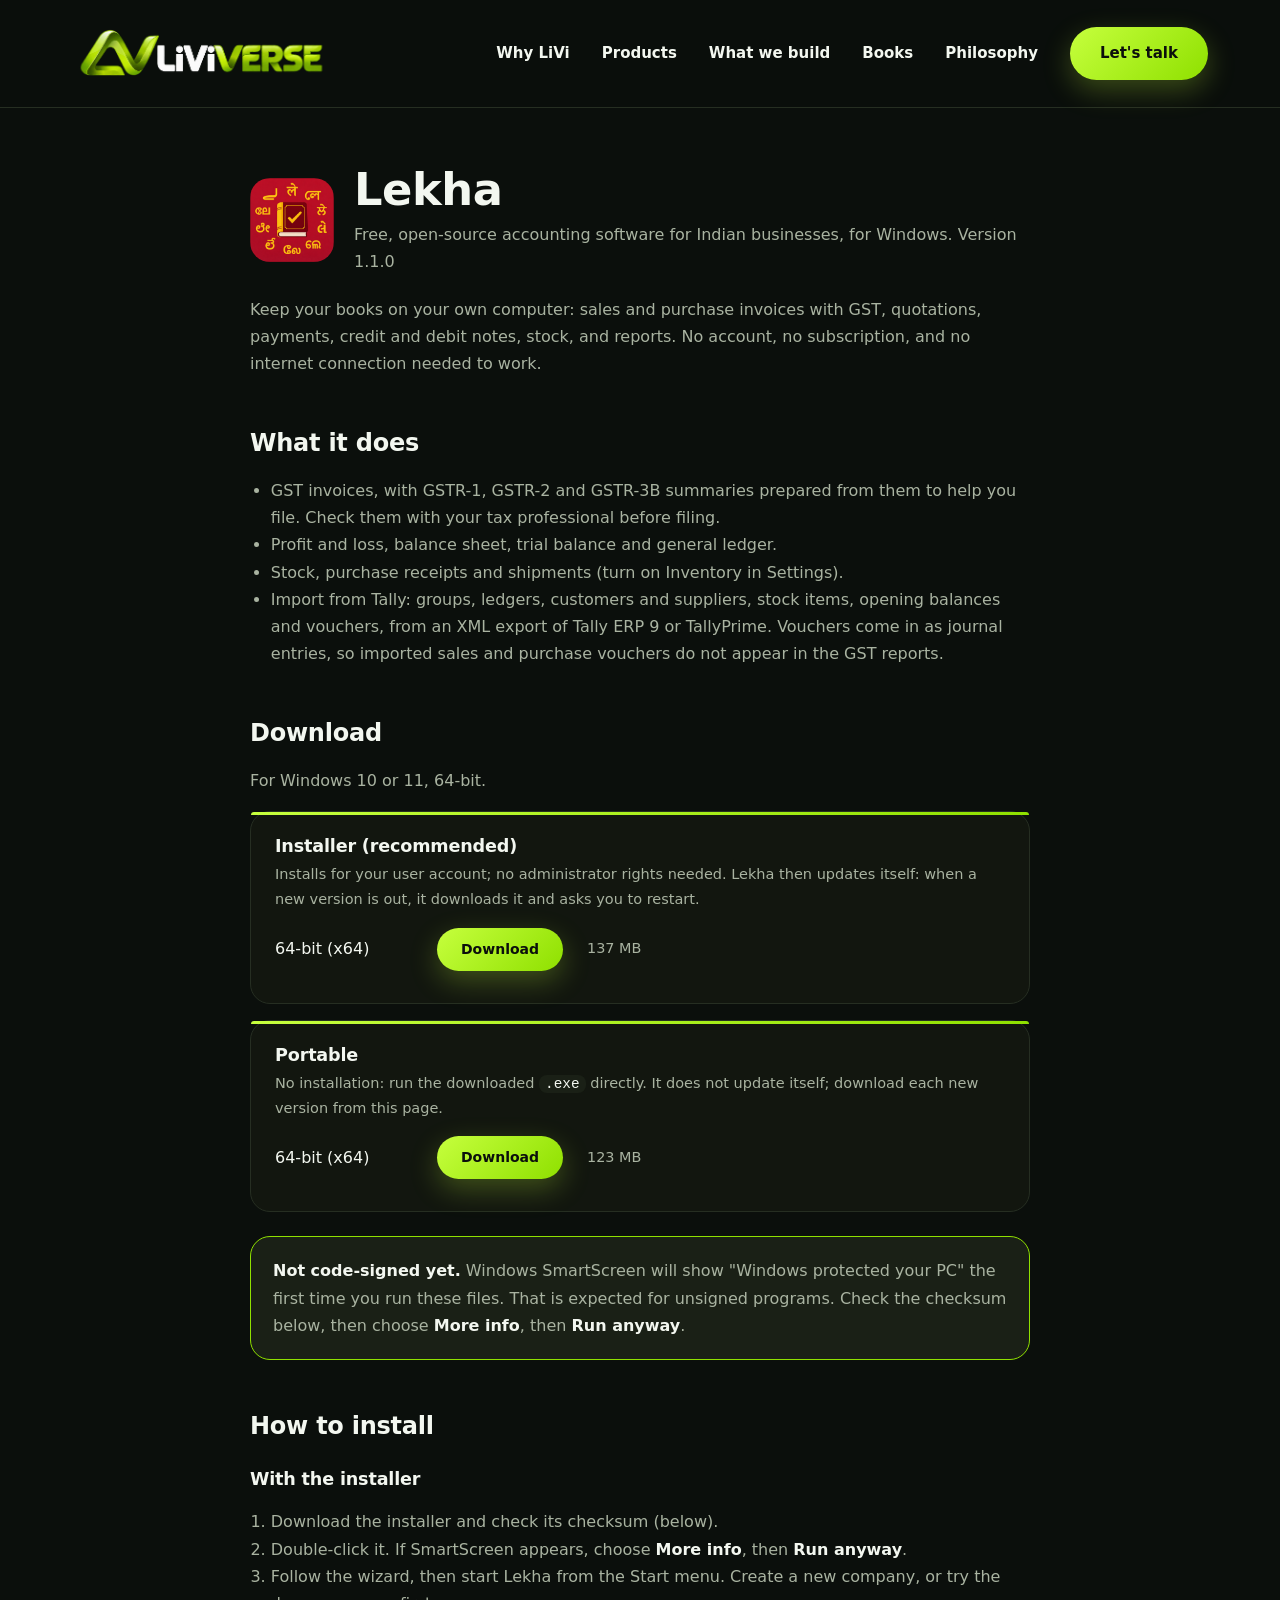
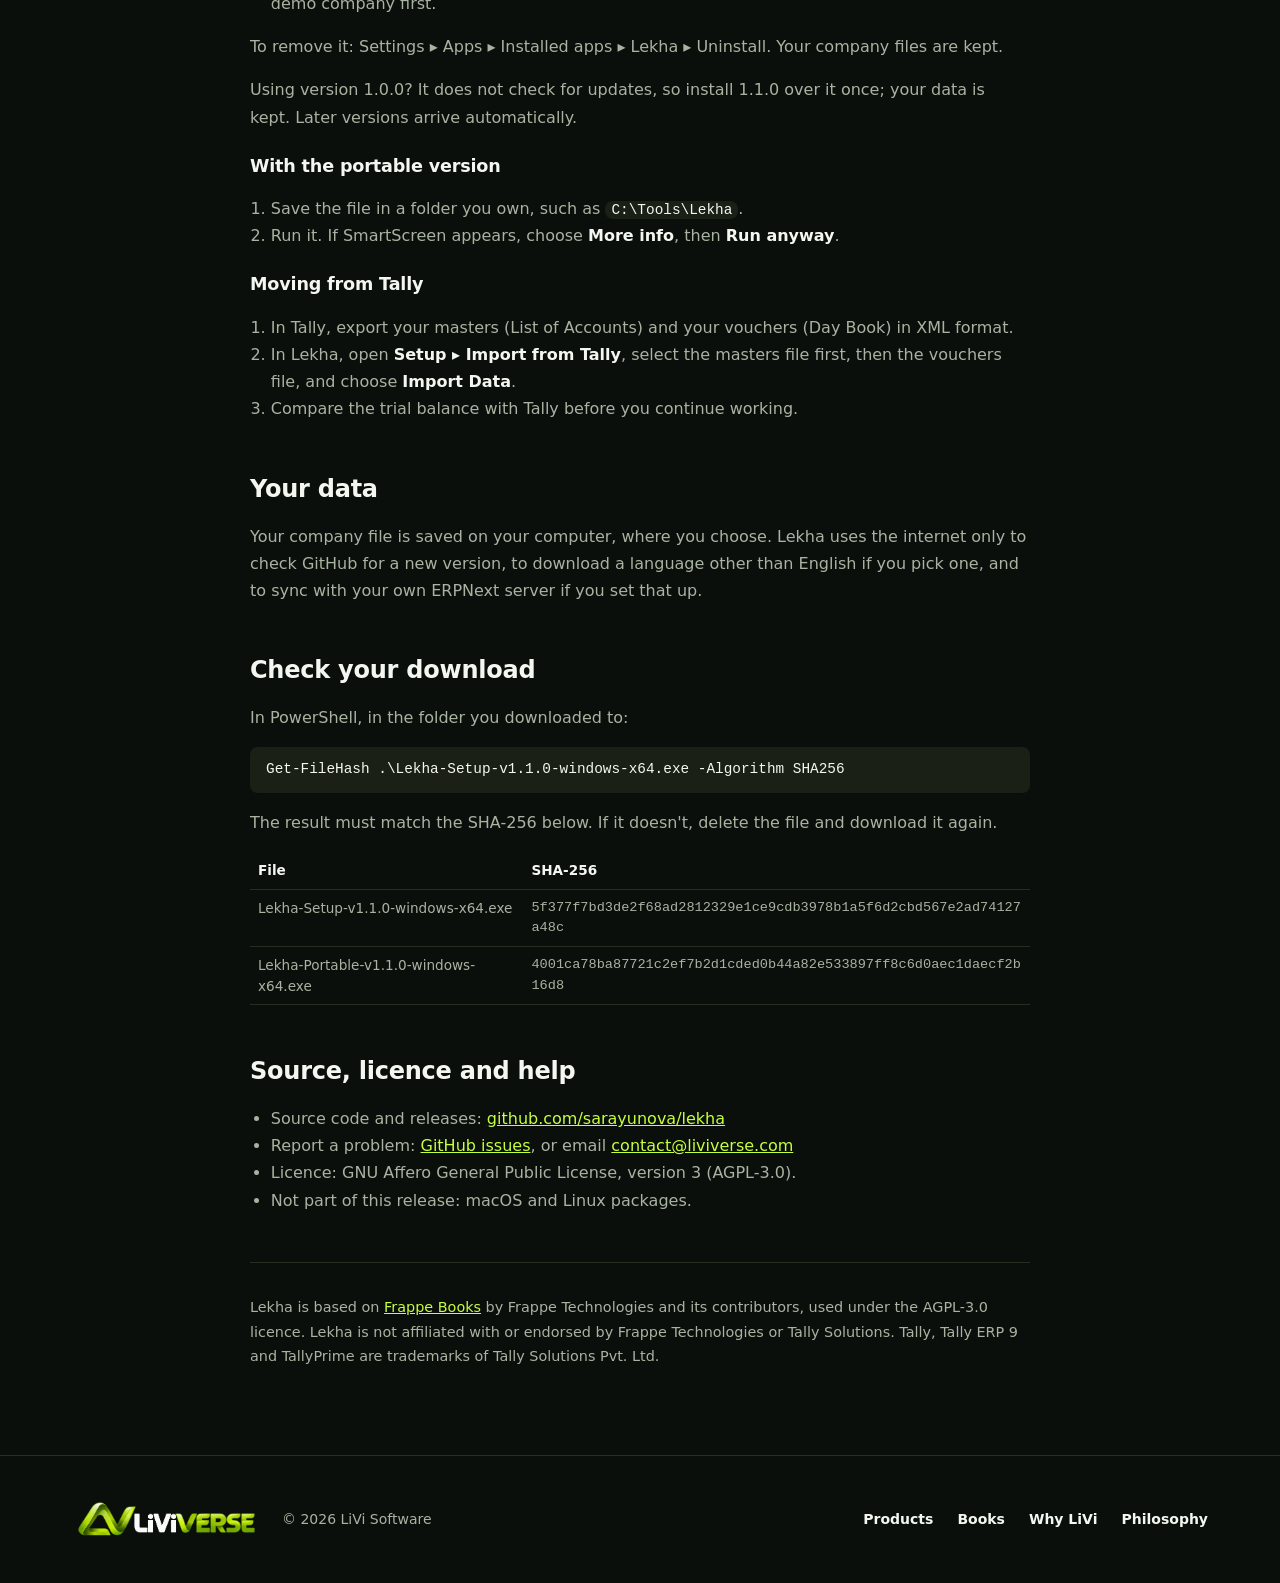
==== lekha/index.html @ b2467ab7 "Add Lekha 1.1.0: product card and Windows download page Home page card plus lekha/ with installer an" ====
<!doctype html>
<html lang="en">
<head>
<meta charset="utf-8">
<meta name="viewport" content="width=device-width, initial-scale=1">
<title>Lekha: free accounting software for Windows</title>
<meta name="description" content="Lekha is free, open-source, offline accounting software for Indian small and medium businesses: GST invoices, GSTR-1, GSTR-2 and GSTR-3B summaries, stock and import from Tally.">
<link rel="icon" type="image/png" href="../logo.png">
<link rel="stylesheet" href="../styles.css">
<style>
  .pf { max-width: 820px; margin: 0 auto; padding: 56px 20px 72px; }
  .pf-head { display: flex; gap: 20px; align-items: center; margin-bottom: 20px; }
  .pf-head img { width: 84px; height: 84px; border-radius: 20px; }
  .pf h1 { font-size: clamp(2rem, 5vw, 2.8rem); line-height: 1.15; }
  .pf .tag { color: var(--text-soft); margin: 6px 0 0; }
  .pf h2 { font-size: 1.5rem; margin: 48px 0 14px; }
  .pf h3 { font-size: 1.1rem; margin: 22px 0 6px; }
  .pf p, .pf li { color: var(--text-soft); line-height: 1.7; }
  .pf a:not(.btn) { color: var(--lime); text-decoration: underline; }
  .pf strong { color: var(--ink); }
  .pf .card { background: var(--bg-panel); border: 1px solid var(--line); border-radius: var(--radius); padding: 22px 24px; margin: 16px 0; }
  .pf .card h3 { margin: 0 0 4px; color: var(--ink); }
  .pf .card p { margin: 4px 0 16px; }
  .pf .size { color: var(--text-soft); font-size: .9rem; margin-left: 12px; }
  .pf .row { display: flex; flex-wrap: wrap; align-items: center; gap: 8px 12px; margin: 10px 0; }
  .pf .row .arch { min-width: 150px; color: var(--ink); }
  .pf .warn { background: var(--bg-panel-alt); border: 1px solid var(--lime-deep); border-radius: var(--radius); padding: 16px 22px; margin: 24px 0; }
  .pf .warn p { margin: 4px 0; }
  .pf code, .pf pre { background: var(--bg-panel-alt); color: var(--ink); border-radius: 8px; font: .9rem/1.5 ui-monospace, Consolas, monospace; }
  .pf code { padding: 1px 6px; word-break: break-all; }
  .pf pre { padding: 12px 16px; overflow-x: auto; margin: 10px 0; }
  .pf ol, .pf ul { padding-left: 1.3rem; }
  .pf table { border-collapse: collapse; width: 100%; font-size: .85rem; }
  .pf td, .pf th { text-align: left; padding: 8px; border-bottom: 1px solid var(--line); vertical-align: top; color: var(--text-soft); }
  .pf th { color: var(--ink); }
  .pf td:last-child { word-break: break-all; font-family: ui-monospace, Consolas, monospace; }
  .pf-credit { margin-top: 48px; padding-top: 18px; border-top: 1px solid var(--line); font-size: .9rem; }
</style>
</head>
<body>
<header class="nav">
  <div class="nav-inner">
    <a href="../" class="brand">
      <div class="brand-logo-crop">
        <img src="../logo.png" alt="LiVi Software logo" class="brand-logo">
      </div>
    </a>
    <nav class="nav-links" id="navLinks">
      <a href="../#why">Why LiVi</a>
      <a href="../#featured">Products</a>
      <a href="../#services">What we build</a>
      <a href="../#books">Books</a>
      <a href="../#philosophy">Philosophy</a>
      <a href="../#contact" class="btn btn-primary">Let's talk</a>
    </nav>
    <button class="nav-toggle" id="navToggle" aria-label="Toggle menu" aria-expanded="false">
      <span></span><span></span><span></span>
    </button>
  </div>
</header><main class="pf">
  <div class="pf-head">
    <img src="../lekha-icon.png" alt="Lekha icon" width="72" height="72">
    <div>
      <h1>Lekha</h1>
      <p class="tag">Free, open-source accounting software for Indian businesses, for Windows. Version 1.1.0</p>
    </div>
  </div>

  <p>Keep your books on your own computer: sales and purchase invoices with GST, quotations, payments, credit
  and debit notes, stock, and reports. No account, no subscription, and no internet connection needed to work.</p>

  <h2>What it does</h2>
  <ul>
    <li>GST invoices, with GSTR-1, GSTR-2 and GSTR-3B summaries prepared from them to help you file. Check them with your tax professional before filing.</li>
    <li>Profit and loss, balance sheet, trial balance and general ledger.</li>
    <li>Stock, purchase receipts and shipments (turn on Inventory in Settings).</li>
    <li>Import from Tally: groups, ledgers, customers and suppliers, stock items, opening balances and vouchers, from an XML export of Tally ERP 9 or TallyPrime. Vouchers come in as journal entries, so imported sales and purchase vouchers do not appear in the GST reports.</li>
  </ul>

  <h2>Download</h2>
  <p>For Windows 10 or 11, 64-bit.</p>

  <div class="card">
    <h3>Installer (recommended)</h3>
    <p>Installs for your user account; no administrator rights needed. Lekha then updates itself: when a new version is out, it downloads it and asks you to restart.</p>
    <div class="row"><span class="arch">64-bit (x64)</span><a class="btn btn-primary btn-sm" href="https://github.com/sarayunova/lekha/releases/download/v1.1.0/Lekha-Setup-v1.1.0-windows-x64.exe">Download</a><span class="size">137 MB</span></div>
  </div>

  <div class="card">
    <h3>Portable</h3>
    <p>No installation: run the downloaded <code>.exe</code> directly. It does not update itself; download each new version from this page.</p>
    <div class="row"><span class="arch">64-bit (x64)</span><a class="btn btn-primary btn-sm" href="https://github.com/sarayunova/lekha/releases/download/v1.1.0/Lekha-Portable-v1.1.0-windows-x64.exe">Download</a><span class="size">123 MB</span></div>
  </div>

  <div class="warn" role="note">
    <p><strong>Not code-signed yet.</strong> Windows SmartScreen will show "Windows protected your PC" the first time
    you run these files. That is expected for unsigned programs. Check the checksum below, then choose
    <strong>More info</strong>, then <strong>Run anyway</strong>.</p>
  </div>

  <h2>How to install</h2>
  <h3>With the installer</h3>
  <ol>
    <li>Download the installer and check its checksum (below).</li>
    <li>Double-click it. If SmartScreen appears, choose <strong>More info</strong>, then <strong>Run anyway</strong>.</li>
    <li>Follow the wizard, then start Lekha from the Start menu. Create a new company, or try the demo company first.</li>
  </ol>
  <p>To remove it: Settings ▸ Apps ▸ Installed apps ▸ Lekha ▸ Uninstall. Your company files are kept.</p>
  <p>Using version 1.0.0? It does not check for updates, so install 1.1.0 over it once; your data is kept.
  Later versions arrive automatically.</p>

  <h3>With the portable version</h3>
  <ol>
    <li>Save the file in a folder you own, such as <code>C:\Tools\Lekha</code>.</li>
    <li>Run it. If SmartScreen appears, choose <strong>More info</strong>, then <strong>Run anyway</strong>.</li>
  </ol>

  <h3>Moving from Tally</h3>
  <ol>
    <li>In Tally, export your masters (List of Accounts) and your vouchers (Day Book) in XML format.</li>
    <li>In Lekha, open <strong>Setup ▸ Import from Tally</strong>, select the masters file first, then the vouchers file, and choose <strong>Import Data</strong>.</li>
    <li>Compare the trial balance with Tally before you continue working.</li>
  </ol>

  <h2>Your data</h2>
  <p>Your company file is saved on your computer, where you choose. Lekha uses the internet only to check GitHub
  for a new version, to download a language other than English if you pick one, and to sync with your own
  ERPNext server if you set that up.</p>

  <h2>Check your download</h2>
  <p>In PowerShell, in the folder you downloaded to:</p>
  <pre>Get-FileHash .\Lekha-Setup-v1.1.0-windows-x64.exe -Algorithm SHA256</pre>
  <p>The result must match the SHA-256 below. If it doesn't, delete the file and download it again.</p>
  <table>
    <tr><th>File</th><th>SHA-256</th></tr>
    <tr><td>Lekha-Setup-v1.1.0-windows-x64.exe</td><td>5f377f7bd3de2f68ad2812329e1ce9cdb3978b1a5f6d2cbd567e2ad74127a48c</td></tr>
    <tr><td>Lekha-Portable-v1.1.0-windows-x64.exe</td><td>4001ca78ba87721c2ef7b2d1cded0b44a82e533897ff8c6d0aec1daecf2b16d8</td></tr>
  </table>

  <h2>Source, licence and help</h2>
  <ul>
    <li>Source code and releases: <a href="https://github.com/sarayunova/lekha">github.com/sarayunova/lekha</a></li>
    <li>Report a problem: <a href="https://github.com/sarayunova/lekha/issues">GitHub issues</a>, or email <a href="mailto:contact@liviverse.com">contact@liviverse.com</a></li>
    <li>Licence: GNU Affero General Public License, version 3 (AGPL-3.0).</li>
    <li>Not part of this release: macOS and Linux packages.</li>
  </ul>

  <footer class="pf-credit">
    <p>Lekha is based on <a href="https://github.com/frappe/books">Frappe Books</a> by Frappe Technologies and its
    contributors, used under the AGPL-3.0 licence. Lekha is not affiliated with or endorsed by Frappe Technologies or
    Tally Solutions. Tally, Tally ERP 9 and TallyPrime are trademarks of Tally Solutions Pvt. Ltd.</p>
  </footer>
</main>
<footer class="footer">
  <div class="footer-inner">
    <div class="footer-logo-crop">
      <img src="../logo.png" alt="LiVi Software logo" class="footer-logo">
    </div>
    <p>&copy; 2026 LiVi Software</p>
    <div class="footer-links">
      <a href="../#featured">Products</a>
      <a href="../#books">Books</a>
      <a href="../#why">Why LiVi</a>
      <a href="../#philosophy">Philosophy</a>
    </div>
  </div>
</footer>
<script>
  var b=document.getElementById('navToggle'),n=document.getElementById('navLinks');
  b.addEventListener('click',function(){var o=n.classList.toggle('open');b.setAttribute('aria-expanded',String(o));});
</script>
</body>
</html>
---- styles.css ----
:root {
  --bg: #0B0F0C;
  --bg-panel: #12160F;
  --bg-panel-alt: #1A2016;
  --ink: #F3F7F0;
  --text-soft: #A9B3A1;
  --lime: #C6FF3D;
  --lime-deep: #8FE000;
  --line: #262E22;
  --gradient: linear-gradient(115deg, var(--lime) 0%, var(--lime-deep) 100%);
  --accent-gradient: linear-gradient(135deg, var(--lime) 0%, var(--lime-deep) 100%);
  --radius: 20px;
}

* { box-sizing: border-box; }

html { scroll-behavior: smooth; }

body {
  margin: 0;
  font-family: 'Segoe UI', system-ui, -apple-system, sans-serif;
  background: var(--bg);
  color: var(--ink);
  line-height: 1.5;
  overflow-x: hidden;
}

a { color: inherit; text-decoration: none; }

img { max-width: 100%; display: block; }

h1, h2, h3 { margin: 0; letter-spacing: -0.01em; }

.eyebrow {
  font-size: 13px;
  font-weight: 700;
  letter-spacing: 0.14em;
  text-transform: uppercase;
  color: var(--lime);
  margin: 0 0 14px;
}

.eyebrow-light { color: var(--lime); }
.eyebrow-on-dark { color: var(--lime); }

.body-lg {
  font-size: 18px;
  line-height: 1.7;
  color: var(--text-soft);
  margin: 0;
}

.body-lg.on-dark { color: var(--text-soft); }

.centered { text-align: center; margin-inline: auto; }

/* Buttons */
.btn {
  display: inline-flex;
  align-items: center;
  justify-content: center;
  padding: 15px 30px;
  border-radius: 999px;
  font-weight: 700;
  font-size: 15px;
  transition: transform 0.15s ease, box-shadow 0.15s ease, background 0.2s ease, color 0.2s ease;
}

.btn-primary {
  background: var(--accent-gradient);
  color: #0B0F0C;
  box-shadow: 0 10px 28px rgba(198, 255, 61, 0.25);
}

.btn-primary:hover { transform: translateY(-2px); box-shadow: 0 14px 32px rgba(198, 255, 61, 0.35); }

.btn-primary-inverse {
  background: var(--lime);
  color: #0B0F0C;
  box-shadow: 0 10px 28px rgba(0, 0, 0, 0.35);
}

.btn-primary-inverse:hover { transform: translateY(-2px); }

.btn-outline {
  border: 1.5px solid rgba(243, 247, 240, 0.35);
  color: var(--ink);
}

.btn-outline:hover { border-color: var(--lime); color: var(--lime); }

.btn-sm { padding: 11px 24px; font-size: 14px; margin-top: auto; align-self: flex-start; }

/* Decorative 3D-style shapes */
.shape {
  position: absolute;
  border-radius: 28%;
  z-index: 0;
  pointer-events: none;
}

.shape-hero-1 {
  width: 260px;
  height: 260px;
  top: -60px;
  right: -60px;
  background: var(--accent-gradient);
  transform: rotate(24deg);
  opacity: 0.9;
  box-shadow: inset -20px -20px 40px rgba(0,0,0,0.25), 0 30px 60px rgba(198,255,61,0.2);
}

.shape-hero-2 {
  width: 140px;
  height: 140px;
  bottom: 20px;
  right: 220px;
  background: var(--lime);
  border-radius: 50%;
  opacity: 0.08;
}

.shape-blob {
  position: absolute;
  inset: 0;
  border-radius: var(--radius);
  z-index: 0;
}

.shape-blob-a { background: var(--accent-gradient); transform: rotate(-4deg) scale(1.04); opacity: 0.16; }
.shape-blob-b { background: var(--accent-gradient); transform: rotate(4deg) scale(1.04); opacity: 0.16; }

.shape-philo {
  width: 220px;
  height: 220px;
  top: -80px;
  left: -60px;
  background: var(--accent-gradient);
  transform: rotate(-18deg);
  opacity: 0.16;
}

.shape-cta {
  width: 300px;
  height: 300px;
  bottom: -100px;
  right: -80px;
  background: var(--accent-gradient);
  transform: rotate(20deg);
  opacity: 0.18;
}

/* Nav */
.nav {
  position: sticky;
  top: 0;
  z-index: 50;
  background: rgba(11, 15, 12, 0.88);
  backdrop-filter: blur(10px);
  border-bottom: 1px solid var(--line);
}

.nav-inner {
  max-width: 1200px;
  margin: 0 auto;
  padding: 10px 32px;
  display: flex;
  align-items: center;
  justify-content: space-between;
}

.brand-logo-crop {
  display: flex;
  align-items: center;
}

.brand-logo {
  width: 260px;
  height: auto;
  transition: transform 0.2s ease;
}

.brand:hover .brand-logo { transform: scale(1.04); }

.nav-links {
  display: flex;
  align-items: center;
  gap: 32px;
  font-size: 15px;
  font-weight: 600;
  color: var(--ink);
}

.nav-toggle {
  display: none;
  flex-direction: column;
  justify-content: center;
  gap: 5px;
  width: 36px;
  height: 36px;
  background: none;
  border: none;
  cursor: pointer;
}

.nav-toggle span {
  display: block;
  height: 2px;
  background: var(--ink);
  border-radius: 2px;
}

/* Hero */
.hero {
  position: relative;
  display: flex;
  align-items: center;
  min-height: min(88vh, 820px);
  padding: 110px max(32px, calc((100% - 1136px) / 2)) 100px;
  overflow: hidden;
  perspective: 1200px;
}

.hero-canvas {
  position: absolute;
  inset: 0;
  width: 100%;
  height: 100%;
  z-index: 0;
  opacity: 0;
  transition: opacity 1.2s ease;
  pointer-events: none;
}

.hero-canvas.is-ready { opacity: 1; }

.has-webgl .shape-hero-1 { display: none; }

.hero-inner { position: relative; z-index: 1; max-width: 780px; }

.hero h1 {
  font-size: 62px;
  line-height: 1.06;
  color: var(--ink);
  margin: 10px 0 26px;
}

.hero .lead {
  font-size: 19px;
  line-height: 1.65;
  color: var(--text-soft);
  max-width: 600px;
  margin: 0 0 36px;
}

.hero-actions { display: flex; gap: 16px; flex-wrap: wrap; }

/* Why LiVi */
.why {
  background: var(--bg-panel);
  padding: 96px 32px;
}

.why-head {
  max-width: 1200px;
  margin: 0 auto 48px;
}

.why-head h2 {
  font-size: 36px;
  line-height: 1.25;
  color: var(--ink);
  max-width: 620px;
}

.why-grid {
  max-width: 1200px;
  margin: 0 auto;
  display: grid;
  grid-template-columns: repeat(3, minmax(0, 1fr));
  gap: 20px;
}

.why-card {
  background: var(--bg-panel-alt);
  border: 1px solid var(--line);
  border-radius: var(--radius);
  padding: 30px;
  position: relative;
}

.why-icon {
  width: 52px;
  height: 52px;
  border-radius: 14px;
  background: var(--accent-gradient);
  display: flex;
  align-items: center;
  justify-content: center;
  margin-bottom: 18px;
}

.why-card h3 { font-size: 18px; color: var(--ink); margin: 0 0 8px; }
.why-card p { font-size: 14.5px; line-height: 1.6; color: var(--text-soft); margin: 0; }

/* Stats */
.stats {
  background: var(--bg);
  border-bottom: 1px solid var(--line);
}

.stats-grid {
  max-width: 1200px;
  margin: 0 auto;
  padding: 56px 32px;
  display: grid;
  grid-template-columns: repeat(4, minmax(0, 1fr));
  gap: 24px;
  text-align: center;
}

.stat-num {
  display: block;
  font-size: 44px;
  font-weight: 800;
  background: var(--accent-gradient);
  -webkit-background-clip: text;
  background-clip: text;
  color: transparent;
}

.stat-label {
  display: block;
  margin-top: 8px;
  font-size: 14px;
  font-weight: 600;
  color: var(--text-soft);
}

/* Featured products */
.featured {
  max-width: 1200px;
  margin: 0 auto;
  padding: 96px 32px;
}

.featured-head {
  margin-bottom: 56px;
  max-width: 640px;
}

.featured-head h2 {
  font-size: 36px;
  line-height: 1.25;
  color: var(--ink);
}

.feature-row {
  position: relative;
  display: grid;
  grid-template-columns: 0.8fr 1.2fr;
  gap: 48px;
  align-items: center;
  padding: 44px 0;
  border-top: 1px solid var(--line);
}

.feature-row:last-child { border-bottom: 1px solid var(--line); }

.feature-row-reverse { direction: rtl; }
.feature-row-reverse > * { direction: ltr; }

.feature-visual {
  position: relative;
  aspect-ratio: 1 / 0.75;
  border-radius: var(--radius);
  background: var(--bg-panel);
  border: 1px solid var(--line);
  display: flex;
  align-items: center;
  justify-content: center;
}

.feature-visual-muted { background: var(--bg-panel); }

.feature-visual svg rect,
.feature-visual svg circle,
.feature-visual svg line,
.feature-visual svg path { stroke: var(--lime) !important; }

.feature-visual svg path[fill] { fill: var(--lime) !important; }

.status-badge {
  display: inline-block;
  align-self: flex-start;
  font-size: 12px;
  font-weight: 700;
  letter-spacing: 0.06em;
  text-transform: uppercase;
  padding: 6px 12px;
  border-radius: 999px;
  margin-bottom: 14px;
}

.status-live { background: rgba(198, 255, 61, 0.18); color: var(--lime); }
.status-soon { background: rgba(169, 179, 161, 0.15); color: var(--text-soft); }

.feature-copy { display: flex; flex-direction: column; }
.feature-copy h3 { font-size: 26px; color: var(--ink); margin: 0 0 12px; }
.feature-copy p { font-size: 15.5px; line-height: 1.65; color: var(--text-soft); margin: 0 0 18px; }

.feature-list {
  margin: 0 0 24px;
  padding: 0 0 0 18px;
  color: var(--text-soft);
  font-size: 14.5px;
  line-height: 1.7;
}

.feature-list a {
  color: var(--lime);
  text-decoration: underline;
  text-underline-offset: 2px;
}

.feature-list a:hover { color: var(--ink); }

/* What we build (portfolio) */
.portfolio {
  background: var(--bg-panel);
  padding: 96px 32px;
}

.portfolio-head {
  max-width: 1200px;
  margin: 0 auto 48px;
}

.portfolio-head h2 {
  font-size: 36px;
  line-height: 1.25;
  color: var(--ink);
  max-width: 680px;
}

.portfolio-grid {
  max-width: 1200px;
  margin: 0 auto;
  display: grid;
  grid-template-columns: repeat(4, minmax(0, 1fr));
  gap: 22px;
}

.card {
  background: var(--bg-panel-alt);
  border: 1px solid var(--line);
  border-radius: var(--radius);
  padding: 28px;
  position: relative;
}

.card::before {
  content: "";
  position: absolute;
  inset: 0 0 auto 0;
  height: 3px;
  border-radius: var(--radius) var(--radius) 0 0;
  background: var(--accent-gradient);
}

.card-tag {
  display: inline-block;
  font-size: 12px;
  font-weight: 700;
  letter-spacing: 0.1em;
  text-transform: uppercase;
  color: var(--lime);
  margin-bottom: 14px;
}

.card h3 { font-size: 18px; line-height: 1.4; color: var(--ink); margin: 0 0 10px; }

.card p { font-size: 14.5px; line-height: 1.6; color: var(--text-soft); margin: 0; }

/* Books */
.books {
  max-width: 1200px;
  margin: 0 auto;
  padding: 96px 32px;
}

.books-head {
  margin-bottom: 48px;
  max-width: 680px;
}

.books-head h2 {
  font-size: 34px;
  line-height: 1.3;
  color: var(--ink);
}

.book-series { margin-bottom: 56px; }
.book-series:last-child { margin-bottom: 0; }

.book-series-title {
  font-size: 15px;
  font-weight: 700;
  color: var(--text-soft);
  text-transform: uppercase;
  letter-spacing: 0.08em;
  margin: 0 0 22px;
}

.book-grid {
  display: grid;
  grid-template-columns: repeat(3, minmax(0, 1fr));
  gap: 22px;
}

.book-card {
  display: flex;
  flex-direction: column;
  background: var(--bg-panel-alt);
  border: 1px solid var(--line);
  border-radius: var(--radius);
  position: relative;
}

.book-card-muted { cursor: default; overflow: hidden; }

.book-cover {
  aspect-ratio: 3 / 4;
  background: var(--bg-panel);
  border-radius: calc(var(--radius) - 1px) calc(var(--radius) - 1px) 0 0;
  overflow: hidden;
}

.book-cover img { width: 100%; height: 100%; object-fit: cover; }

.book-cover img.book-cover-contain { object-fit: contain; }

.book-cover-placeholder {
  display: flex;
  align-items: center;
  justify-content: center;
}

.book-info { padding: 22px; display: flex; flex-direction: column; gap: 6px; }

.book-info h4 { font-size: 16.5px; line-height: 1.4; color: var(--ink); margin: 4px 0 0; }

.book-info p { font-size: 13.5px; line-height: 1.55; color: var(--text-soft); margin: 0 0 6px; }

.book-link { font-size: 13.5px; font-weight: 700; color: var(--lime); }

/* Philosophy */
.philosophy {
  position: relative;
  max-width: 820px;
  margin: 0 auto;
  padding: 120px 32px;
  text-align: center;
  overflow: hidden;
}

.philosophy h2 {
  font-size: 42px;
  line-height: 1.25;
  color: var(--ink);
  margin: 0 0 20px;
}

/* Values */
.values {
  max-width: 1200px;
  margin: 0 auto;
  padding: 88px 32px;
  text-align: center;
}

.values-row {
  display: flex;
  align-items: center;
  justify-content: center;
  gap: 18px;
  flex-wrap: wrap;
  margin-top: 8px;
}

.value-pill {
  padding: 12px 22px;
  border-radius: 999px;
  border: 1.5px solid var(--line);
  background: var(--bg-panel);
  font-weight: 600;
  color: var(--ink);
  font-size: 15px;
}

.value-dot { color: var(--lime); font-size: 20px; }

/* CTA */
.cta {
  position: relative;
  background: var(--bg-panel);
  overflow: hidden;
  max-width: none;
  padding: 110px 32px 130px;
  text-align: center;
}

.cta > *:not(.shape) { position: relative; z-index: 1; }

.cta h2 {
  font-size: 44px;
  line-height: 1.25;
  color: var(--ink);
  margin: 0 0 20px;
}

.cta-lead { max-width: 560px; margin: 0 auto 36px; }

.cta-actions { display: flex; gap: 16px; justify-content: center; flex-wrap: wrap; margin-bottom: 36px; }

.btn-outline-inverse {
  border: 1.5px solid rgba(243, 247, 240, 0.4);
  color: var(--ink);
}

.btn-outline-inverse:hover { border-color: var(--lime); color: var(--lime); background: rgba(198, 255, 61, 0.06); }

.contact-row {
  display: flex;
  gap: 28px;
  justify-content: center;
  flex-wrap: wrap;
}

.contact-link {
  display: inline-flex;
  align-items: center;
  gap: 8px;
  color: var(--text-soft);
  font-size: 14.5px;
  font-weight: 600;
  transition: color 0.2s ease;
}

.contact-link:hover { color: var(--lime); }

/* Footer */
.footer {
  border-top: 1px solid var(--line);
  background: var(--bg);
}

.footer-inner {
  max-width: 1200px;
  margin: 0 auto;
  padding: 32px;
  display: flex;
  align-items: center;
  gap: 20px;
  flex-wrap: wrap;
  color: var(--text-soft);
  font-size: 14px;
}

.footer-logo-crop {
  display: flex;
  align-items: center;
}

.footer-logo {
  width: 190px;
  height: auto;
}

.footer-inner p { margin: 0; flex: 1; }

.footer-links { display: flex; gap: 24px; font-weight: 600; color: var(--ink); }
.footer-links a:hover { color: var(--lime); }

/* Responsive */
@media (max-width: 900px) {
  .why-grid { grid-template-columns: repeat(2, minmax(0, 1fr)); }
  .stats-grid { grid-template-columns: repeat(2, minmax(0, 1fr)); }
  .portfolio-grid { grid-template-columns: repeat(2, minmax(0, 1fr)); }
  .book-grid { grid-template-columns: repeat(2, minmax(0, 1fr)); }
  .feature-row, .feature-row-reverse { grid-template-columns: 1fr; direction: ltr; }
  .shape-hero-1 { width: 180px; height: 180px; }
  .shape-hero-2 { display: none; }
}

/* 3D scroll reveal: elements swing up out of depth */
.why, .why-grid, .stats-grid, .featured, .portfolio, .portfolio-grid,
.books, .book-series, .philosophy, .values, .cta { perspective: 1200px; }

[data-reveal],
.tilt {
  transition:
    opacity 0.8s ease,
    translate 0.9s cubic-bezier(0.16, 1, 0.3, 1),
    rotate 0.9s cubic-bezier(0.16, 1, 0.3, 1),
    transform 0.5s cubic-bezier(0.16, 1, 0.3, 1),
    box-shadow 0.3s ease,
    border-color 0.3s ease;
}

[data-reveal] {
  opacity: 0;
  translate: 0 48px;
  rotate: x 14deg;
  transform-origin: 50% 100%;
}

[data-reveal].is-visible {
  opacity: 1;
  translate: 0 0;
  rotate: x 0deg;
}

.stat[data-reveal] { rotate: x 75deg; translate: 0 16px; transform-origin: 50% 50%; }
.stat[data-reveal].is-visible { rotate: x 0deg; translate: 0 0; }

.why-grid [data-reveal]:nth-child(2) { transition-delay: 0.08s; }
.why-grid [data-reveal]:nth-child(3) { transition-delay: 0.16s; }
.why-grid [data-reveal]:nth-child(4) { transition-delay: 0.24s; }
.why-grid [data-reveal]:nth-child(5) { transition-delay: 0.32s; }
.why-grid [data-reveal]:nth-child(6) { transition-delay: 0.4s; }

.portfolio-grid [data-reveal]:nth-child(2) { transition-delay: 0.08s; }
.portfolio-grid [data-reveal]:nth-child(3) { transition-delay: 0.16s; }
.portfolio-grid [data-reveal]:nth-child(4) { transition-delay: 0.24s; }

.stats-grid [data-reveal]:nth-child(2) { transition-delay: 0.08s; }
.stats-grid [data-reveal]:nth-child(3) { transition-delay: 0.16s; }
.stats-grid [data-reveal]:nth-child(4) { transition-delay: 0.24s; }

/* Once revealed, drop the stagger so hover/tilt responds instantly */
[data-reveal].reveal-done { transition-delay: 0s; }

/* Hero copy leans toward the pointer */
.hero-inner {
  transform: rotateY(calc(var(--hx, 0) * 5deg)) rotateX(calc(var(--hy, 0) * -4deg));
}

/* Pointer-driven 3D tilt with lifted, layered content */
.tilt {
  transform: perspective(900px) rotateX(var(--rx, 0deg)) rotateY(var(--ry, 0deg)) translateZ(var(--lift, 0px));
  transform-style: preserve-3d;
}

.tilt::after {
  content: "";
  position: absolute;
  inset: 0;
  border-radius: inherit;
  pointer-events: none;
  background: radial-gradient(circle at var(--mx, 50%) var(--my, 50%), rgba(198, 255, 61, 0.14), transparent 55%);
  opacity: 0;
  transform: translateZ(1px);
  transition: opacity 0.3s ease;
}

.tilt:hover { --lift: 16px; }
.tilt:hover::after { opacity: 1; }

.why-card.tilt:hover,
.card.tilt:hover,
.book-card.tilt:hover {
  border-color: rgba(198, 255, 61, 0.3);
  box-shadow: 0 28px 50px rgba(0, 0, 0, 0.5), 0 0 40px rgba(198, 255, 61, 0.08);
}

.why-card .why-icon { transform: translateZ(40px); box-shadow: 0 14px 24px rgba(0, 0, 0, 0.35); }
.why-card h3, .card h3 { transform: translateZ(26px); }
.why-card p, .card p { transform: translateZ(14px); }
.card .card-tag { transform: translateZ(34px); }

.book-cover { transform: translateZ(18px); box-shadow: 0 18px 30px rgba(0, 0, 0, 0.45); transition: transform 0.5s cubic-bezier(0.16, 1, 0.3, 1); }
.book-info { transform: translateZ(12px); }

/* Product visuals: stacked 3D layers with a floating icon */
.feature-visual > img,
.feature-visual > svg {
  position: relative;
  z-index: 1;
  filter: drop-shadow(0 20px 22px rgba(0, 0, 0, 0.55));
  animation: float3d 6s ease-in-out infinite;
}

@keyframes float3d {
  0%, 100% { transform: translateZ(60px) translateY(0) rotateY(-10deg); }
  50% { transform: translateZ(70px) translateY(-10px) rotateY(12deg); }
}

.shape-blob { transition: opacity 0.4s ease, transform 0.6s cubic-bezier(0.16, 1, 0.3, 1); }
.feature-visual .shape-blob { inset: 12%; }
.shape-blob-a { transform: translateZ(20px) rotate(-6deg); }
.shape-blob-b { transform: translateZ(20px) rotate(6deg); }
.feature-row:hover .shape-blob { opacity: 0.24; transform: translateZ(36px) rotate(0deg); }

/* Value pills tip forward on hover */
.value-pill { transition: transform 0.35s cubic-bezier(0.16, 1, 0.3, 1), border-color 0.3s ease, box-shadow 0.3s ease; }
.value-pill:hover {
  transform: perspective(400px) rotateX(14deg) translateY(-4px);
  border-color: var(--lime);
  box-shadow: 0 14px 24px rgba(0, 0, 0, 0.4);
}

/* Decorative shapes: scroll parallax via `translate`, slow 3D spin via `transform` */
.shape[data-parallax] {
  --parallax-y: 0px;
  translate: 0 var(--parallax-y);
}

.shape-hero-1 { transform: rotate(24deg); }
.shape-hero-2 { transform: none; }
.shape-philo { animation: spin3d-a 26s linear infinite; }
.shape-cta { animation: spin3d-b 30s linear infinite; }

@keyframes spin3d-a {
  from { transform: rotateX(0deg) rotateY(0deg) rotate(-18deg); }
  to { transform: rotateX(360deg) rotateY(360deg) rotate(-18deg); }
}

@keyframes spin3d-b {
  from { transform: rotateY(0deg) rotateX(20deg) rotate(20deg); }
  to { transform: rotateY(-360deg) rotateX(20deg) rotate(20deg); }
}

@media (max-width: 1100px) {
  .hero-canvas.is-ready { opacity: 0.55; }
}

@media (max-width: 720px) {
  .hero-canvas.is-ready { opacity: 0.4; }
}

@media (prefers-reduced-motion: reduce) {
  [data-reveal] { opacity: 1; translate: none; rotate: none; transition: none; }
  .shape, .feature-visual > img, .feature-visual > svg { animation: none !important; }
  .hero-inner { transform: none; }
}

@media (max-width: 720px) {
  .nav-links { position: fixed; inset: 64px 0 auto 0; background: var(--bg); flex-direction: column; padding: 24px 32px; gap: 20px; border-bottom: 1px solid var(--line); transform: translateY(-120%); transition: transform 0.25s ease; }
  .nav-links.open { transform: translateY(0); }
  .nav-toggle { display: flex; }
  .hero h1 { font-size: 38px; }
  .why-grid { grid-template-columns: 1fr; }
  .stats-grid { grid-template-columns: repeat(2, minmax(0, 1fr)); gap: 32px 16px; }
  .portfolio-grid { grid-template-columns: 1fr; }
  .book-grid { grid-template-columns: 1fr; }
  .cta h2, .philosophy h2 { font-size: 28px; }
}
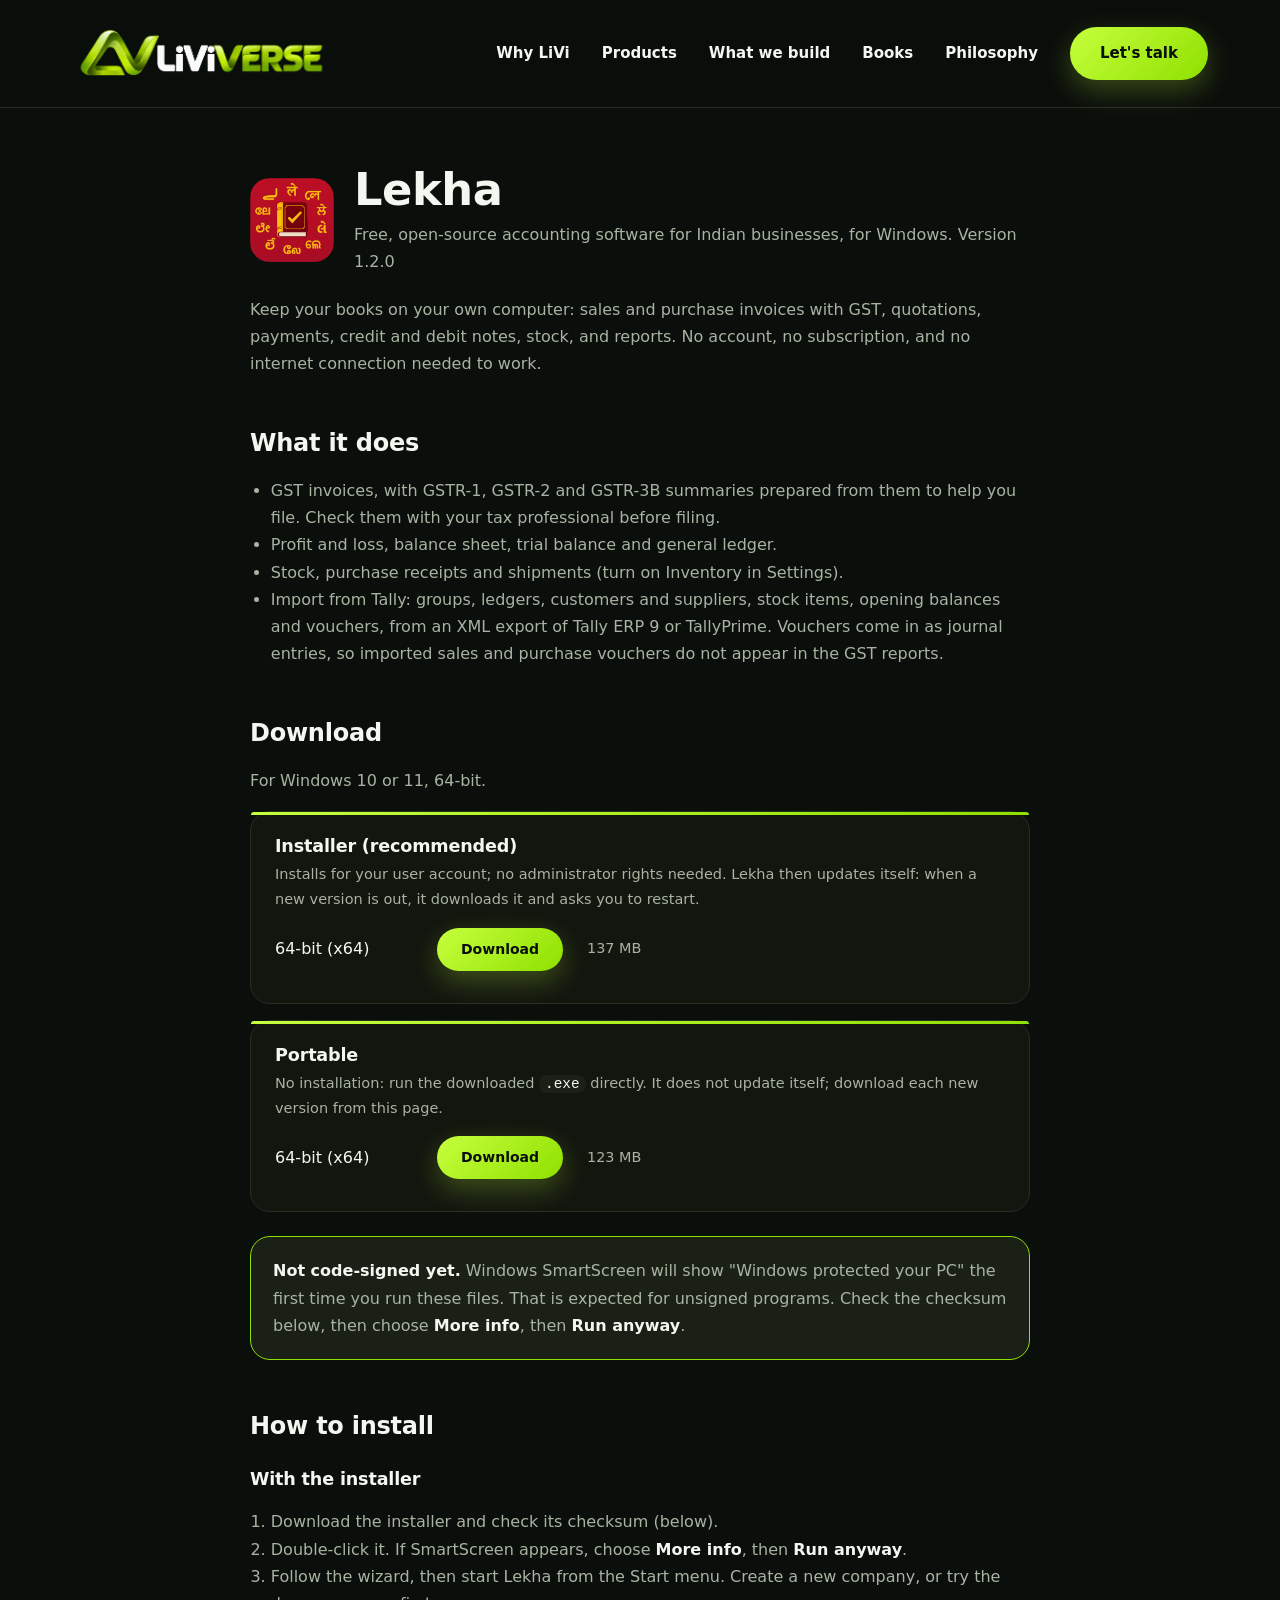
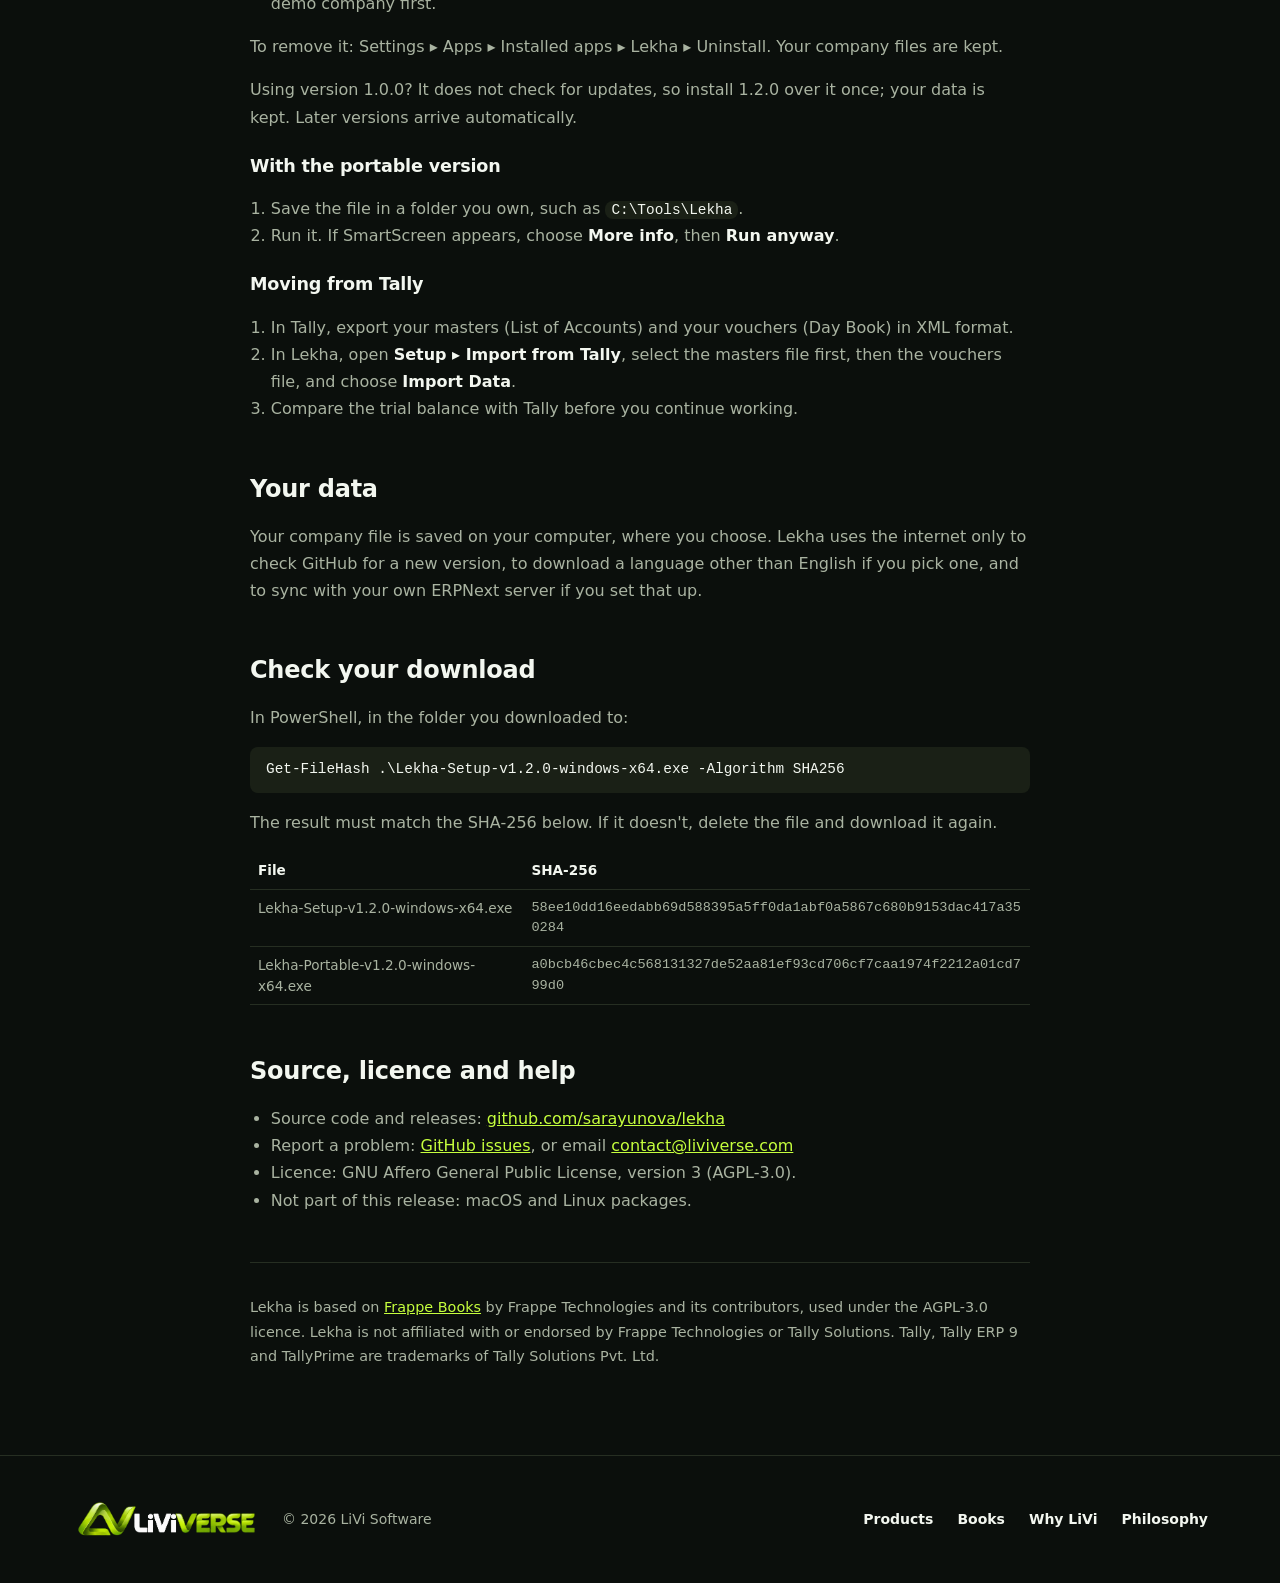
==== commit 580b08cb: "Update Lekha to 1.2.0: links, checksums, version badge Co-Authored-By: Claude Sonnet 5.5 <noreply@an" ====
--- a/lekha/index.html
+++ b/lekha/index.html
@@ -62,7 +62,7 @@
     <img src="../lekha-icon.png" alt="Lekha icon" width="72" height="72">
     <div>
       <h1>Lekha</h1>
-      <p class="tag">Free, open-source accounting software for Indian businesses, for Windows. Version 1.1.0</p>
+      <p class="tag">Free, open-source accounting software for Indian businesses, for Windows. Version 1.2.0</p>
     </div>
   </div>
 
@@ -83,13 +83,13 @@
   <div class="card">
     <h3>Installer (recommended)</h3>
     <p>Installs for your user account; no administrator rights needed. Lekha then updates itself: when a new version is out, it downloads it and asks you to restart.</p>
-    <div class="row"><span class="arch">64-bit (x64)</span><a class="btn btn-primary btn-sm" href="https://github.com/sarayunova/lekha/releases/download/v1.1.0/Lekha-Setup-v1.1.0-windows-x64.exe">Download</a><span class="size">137 MB</span></div>
+    <div class="row"><span class="arch">64-bit (x64)</span><a class="btn btn-primary btn-sm" href="https://github.com/sarayunova/lekha/releases/download/v1.2.0/Lekha-Setup-v1.2.0-windows-x64.exe">Download</a><span class="size">137 MB</span></div>
   </div>
 
   <div class="card">
     <h3>Portable</h3>
     <p>No installation: run the downloaded <code>.exe</code> directly. It does not update itself; download each new version from this page.</p>
-    <div class="row"><span class="arch">64-bit (x64)</span><a class="btn btn-primary btn-sm" href="https://github.com/sarayunova/lekha/releases/download/v1.1.0/Lekha-Portable-v1.1.0-windows-x64.exe">Download</a><span class="size">123 MB</span></div>
+    <div class="row"><span class="arch">64-bit (x64)</span><a class="btn btn-primary btn-sm" href="https://github.com/sarayunova/lekha/releases/download/v1.2.0/Lekha-Portable-v1.2.0-windows-x64.exe">Download</a><span class="size">123 MB</span></div>
   </div>
 
   <div class="warn" role="note">
@@ -106,7 +106,7 @@
     <li>Follow the wizard, then start Lekha from the Start menu. Create a new company, or try the demo company first.</li>
   </ol>
   <p>To remove it: Settings ▸ Apps ▸ Installed apps ▸ Lekha ▸ Uninstall. Your company files are kept.</p>
-  <p>Using version 1.0.0? It does not check for updates, so install 1.1.0 over it once; your data is kept.
+  <p>Using version 1.0.0? It does not check for updates, so install 1.2.0 over it once; your data is kept.
   Later versions arrive automatically.</p>
 
   <h3>With the portable version</h3>
@@ -129,12 +129,12 @@
 
   <h2>Check your download</h2>
   <p>In PowerShell, in the folder you downloaded to:</p>
-  <pre>Get-FileHash .\Lekha-Setup-v1.1.0-windows-x64.exe -Algorithm SHA256</pre>
+  <pre>Get-FileHash .\Lekha-Setup-v1.2.0-windows-x64.exe -Algorithm SHA256</pre>
   <p>The result must match the SHA-256 below. If it doesn't, delete the file and download it again.</p>
   <table>
     <tr><th>File</th><th>SHA-256</th></tr>
-    <tr><td>Lekha-Setup-v1.1.0-windows-x64.exe</td><td>5f377f7bd3de2f68ad2812329e1ce9cdb3978b1a5f6d2cbd567e2ad74127a48c</td></tr>
-    <tr><td>Lekha-Portable-v1.1.0-windows-x64.exe</td><td>4001ca78ba87721c2ef7b2d1cded0b44a82e533897ff8c6d0aec1daecf2b16d8</td></tr>
+    <tr><td>Lekha-Setup-v1.2.0-windows-x64.exe</td><td>58ee10dd16eedabb69d588395a5ff0da1abf0a5867c680b9153dac417a350284</td></tr>
+    <tr><td>Lekha-Portable-v1.2.0-windows-x64.exe</td><td>a0bcb46cbec4c568131327de52aa81ef93cd706cf7caa1974f2212a01cd799d0</td></tr>
   </table>
 
   <h2>Source, licence and help</h2>
